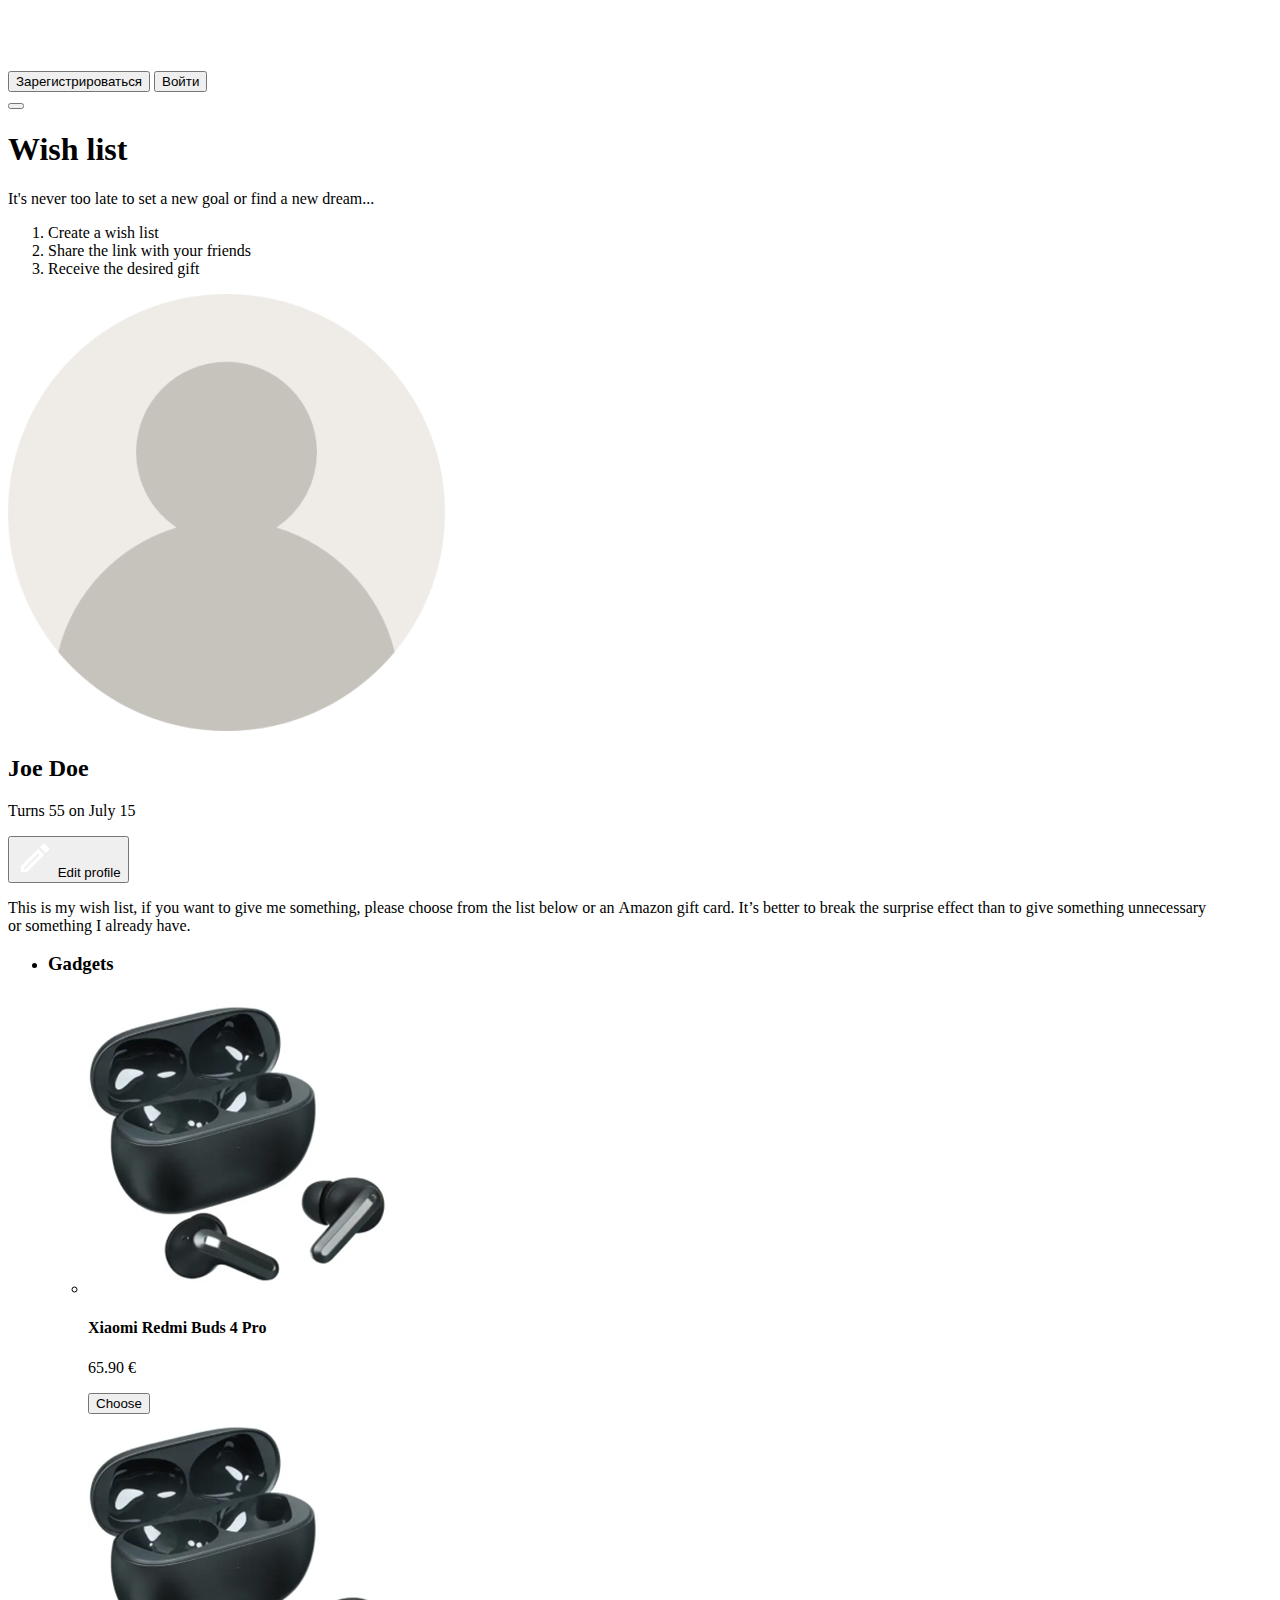
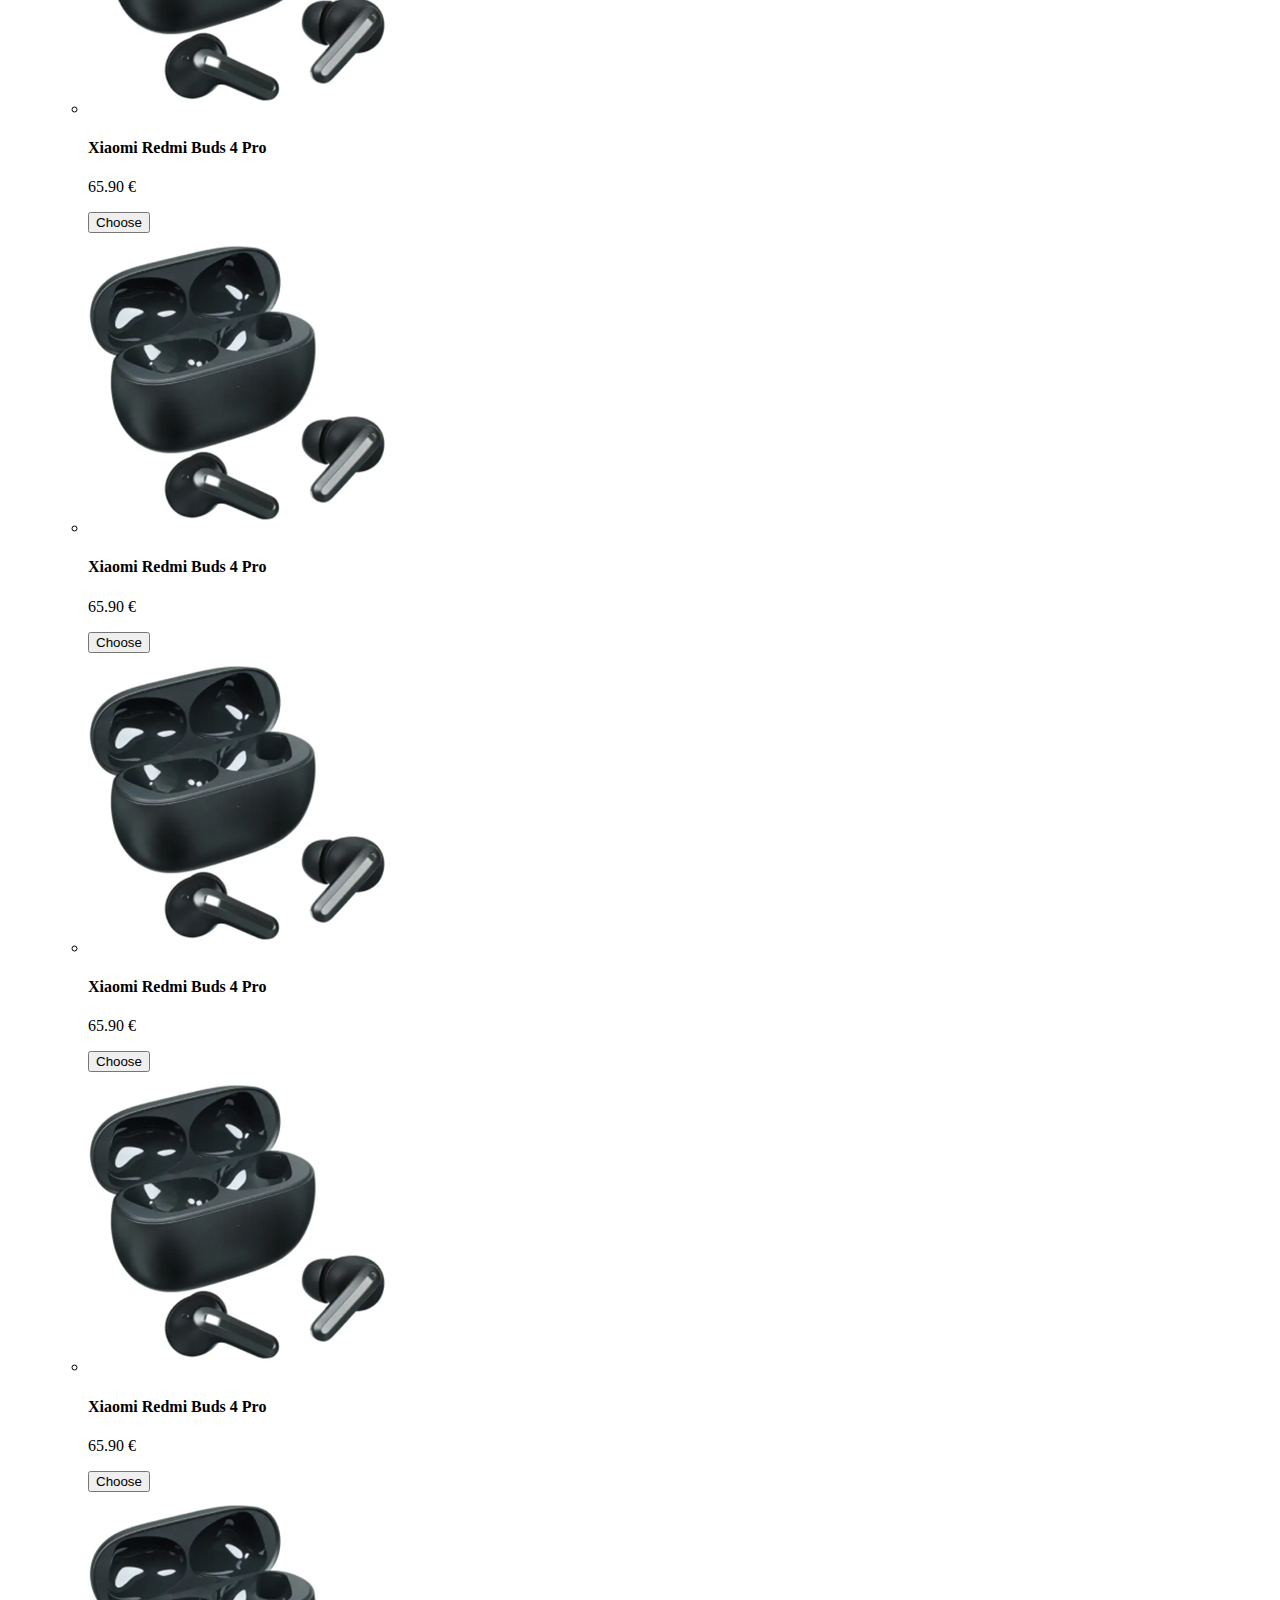
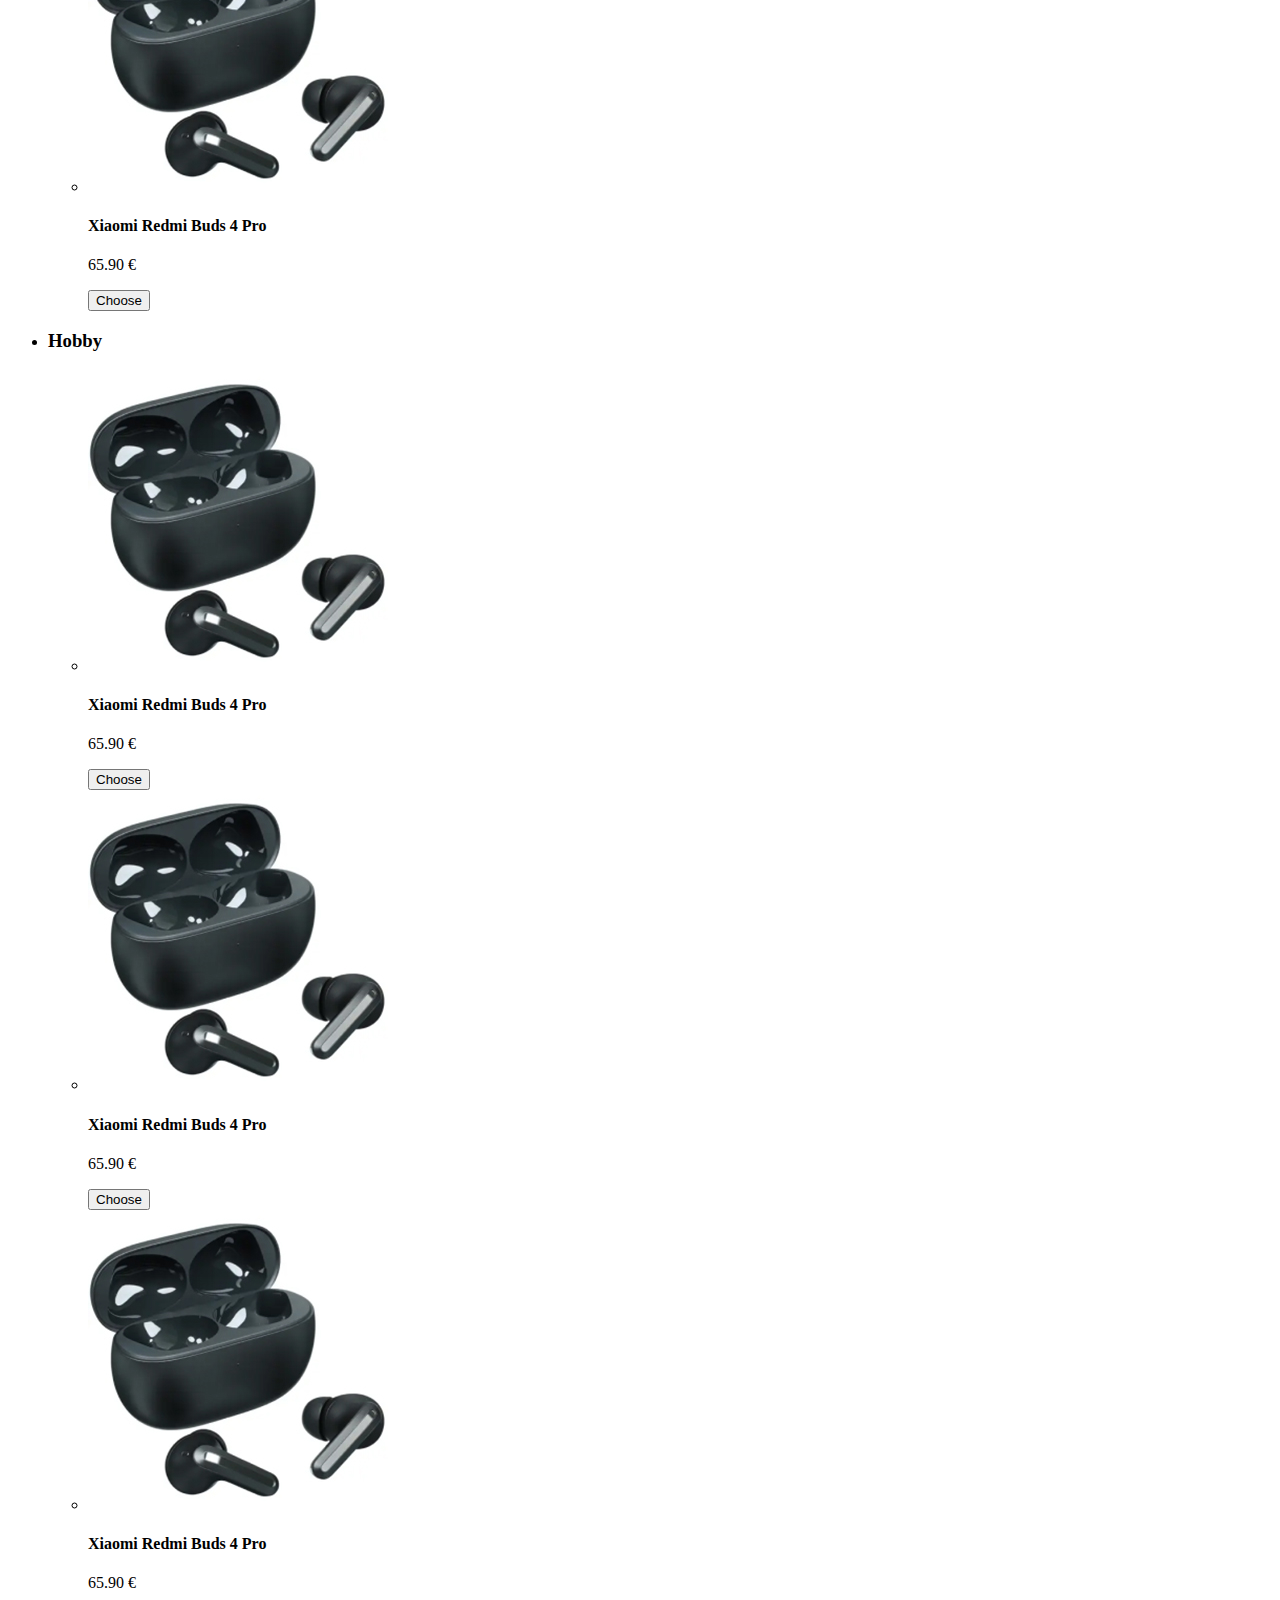
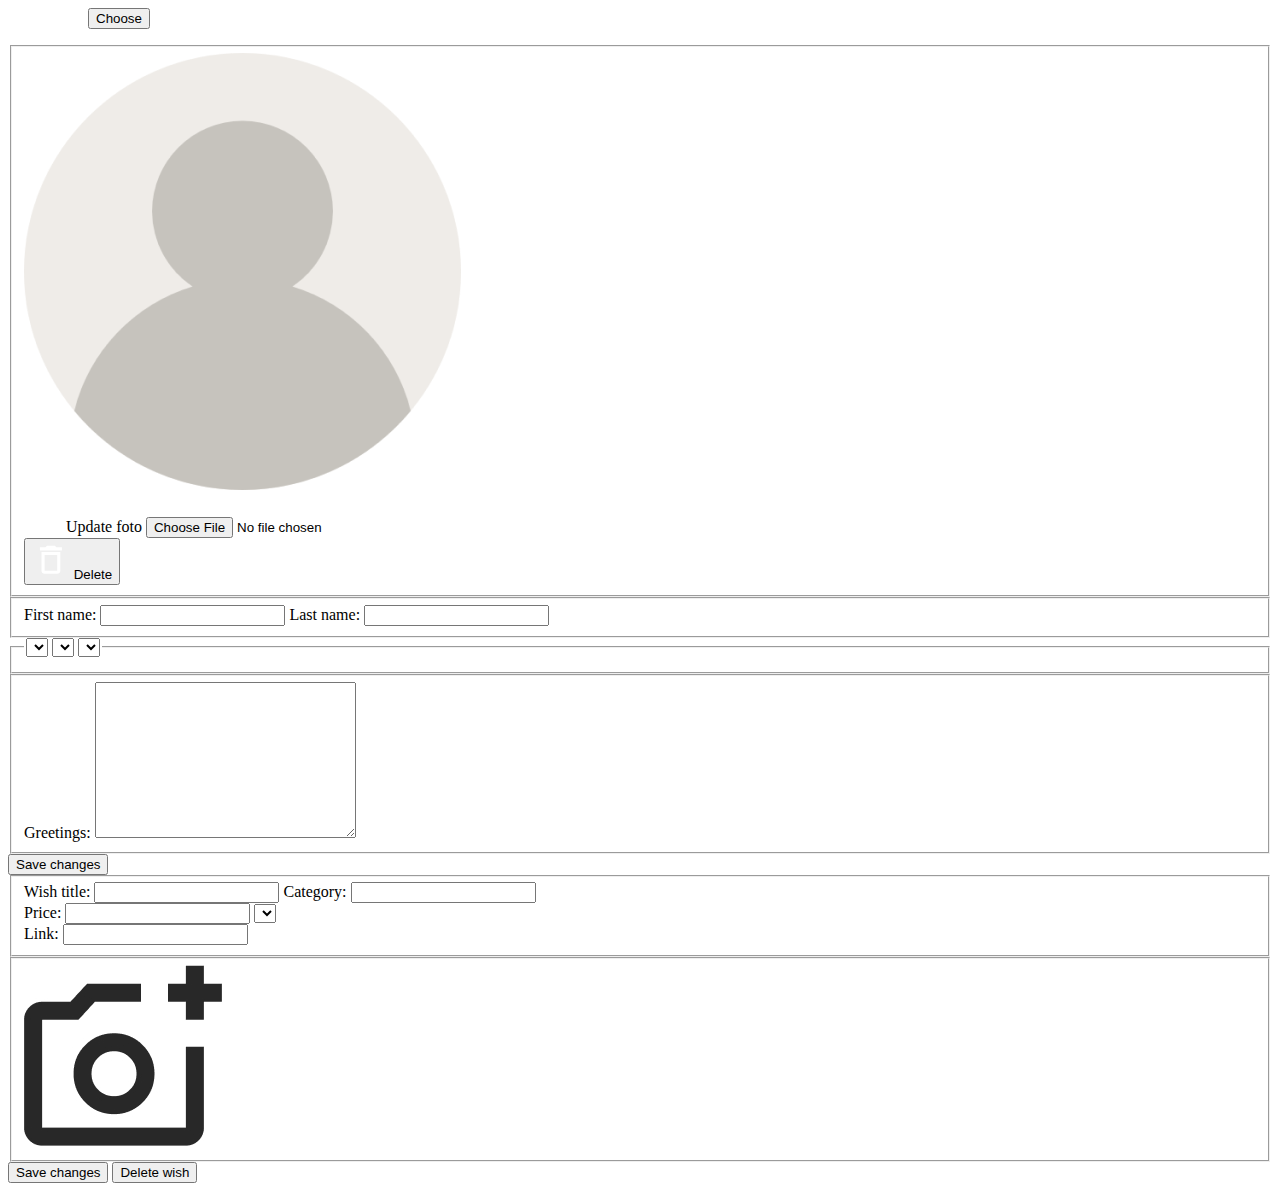
==== index.html @ 9ed8106c "html" ====
<!DOCTYPE html>
<html lang="en">
<head>
  <meta charset="UTF-8">
  <meta name="viewport" content="width=device-width, initial-scale=1.0">
  <title>My Wish list</title>
</head>
<body>
  <header class="header">
    <img class="header__logo" src="img/logo.svg" alt="Wishlist's logo - blue letter W">
    
    <nav class="header__nav nav">
      <button class="nav__btn btn">Зарегистрироваться</button>
      <button class="nav__btn btn">Войти</button>
    </nav>

    <button class="header__burger burger">
      <span class="burger__line"></span>
    </button>
  </header>

  <main class="app">
    <section class="hero">
      <div class="container">
        <h1 class="hero__title">Wish list</h1>

        <p class="hero__slogan">It's never too late to set a new goal or find a new dream... </p>
  
        <ol class="hero__steps steps">
          <li class="steps__item">Create a&nbsp;wish list</li>
          <li class="steps__item">Share the&nbsp;link with&nbsp;your friends</li>
          <li class="steps__item">Receive the&nbsp;desired gift</li>
        </ol>
      </div>
    </section>

    <section class="wishlist">
      <div class="container">
        <div class="wishlist__profile profile">
          <img class="profile__avatar" src="img/avatar.png" alt="user's avatar">

          <div class="profile__content">
            <h2 class="profile__name">Joe Doe</h2>

            <p class="profile__birthday">Turns 55 on July 15</p>

            <button class="profile__edit">
              <svg xmlns="http://www.w3.org/2000/svg" width="38" height="38" viewBox="0 0 38 38" fill="none">
                <path d="M4.75 33.25H10.6875L28.1992 15.7384L22.2617 9.80086L4.75 27.3125V33.25ZM7.91667 28.6267L22.2617 14.2817L23.7183 15.7384L9.37333 30.0834H7.91667V28.6267ZM29.0858 5.20919C28.9394 5.06241 28.7654 4.94596 28.5738 4.86651C28.3823 4.78705 28.177 4.74615 27.9696 4.74615C27.7622 4.74615 27.5569 4.78705 27.3653 4.86651C27.1738 4.94596 26.9998 5.06241 26.8533 5.20919L23.9558 8.10669L29.8933 14.0442L32.7908 11.1467C32.9376 11.0002 33.0541 10.8262 33.1335 10.6347C33.213 10.4431 33.2539 10.2378 33.2539 10.0304C33.2539 9.82307 33.213 9.61774 33.1335 9.4262C33.0541 9.23466 32.9376 9.06067 32.7908 8.91419L29.0858 5.20919Z" fill="white"/>
              </svg>
              <span>Edit profile</span>
            </button>
          </div>
        </div>

        <p class="wishlist__description">
          This is&nbsp;my&nbsp;wish list, if&nbsp;you want to&nbsp;give me&nbsp;something, please choose from the list below or&nbsp;an&nbsp;Amazon gift card. It&rsquo;s better to&nbsp;break the surprise effect than to&nbsp;give something unnecessary or&nbsp;something&nbsp;I already have.
        </p>
      </div>

      <ul class="wishlist__categories categories">
        <li class="categories__item">
          <h3 class="categories__title">Gadgets</h3>

          <ul class="wishlist__item">
            <li class="item">
              <img class="item__img" src="img/buds.jpg" alt="Xiaomi Redmi Buds 4 Pro">
              <h4 class="item__title">Xiaomi Redmi Buds 4 Pro</h4>
              <p class="item__price">65.90 €</p>
              <button class="item__btn btn btn--color">Choose</button>
            </li>

            <li class="item">
              <img class="item__img" src="img/buds.jpg" alt="Xiaomi Redmi Buds 4 Pro">
              <h4 class="item__title">Xiaomi Redmi Buds 4 Pro</h4>
              <p class="item__price">65.90 €</p>
              <button class="item__btn btn btn--color">Choose</button>
            </li>

            <li class="item">
              <img class="item__img" src="img/buds.jpg" alt="Xiaomi Redmi Buds 4 Pro">
              <h4 class="item__title">Xiaomi Redmi Buds 4 Pro</h4>
              <p class="item__price">65.90 €</p>
              <button class="item__btn btn btn--color">Choose</button>
            </li>

            <li class="item">
              <img class="item__img" src="img/buds.jpg" alt="Xiaomi Redmi Buds 4 Pro">
              <h4 class="item__title">Xiaomi Redmi Buds 4 Pro</h4>
              <p class="item__price">65.90 €</p>
              <button class="item__btn btn btn--color">Choose</button>
            </li>

            <li class="item">
              <img class="item__img" src="img/buds.jpg" alt="Xiaomi Redmi Buds 4 Pro">
              <h4 class="item__title">Xiaomi Redmi Buds 4 Pro</h4>
              <p class="item__price">65.90 €</p>
              <button class="item__btn btn btn--color">Choose</button>
            </li>

            <li class="item">
              <img class="item__img" src="img/buds.jpg" alt="Xiaomi Redmi Buds 4 Pro">
              <h4 class="item__title">Xiaomi Redmi Buds 4 Pro</h4>
              <p class="item__price">65.90 €</p>
              <button class="item__btn btn btn--color">Choose</button>
            </li>
          </ul>
        </li>
        <li class="categories__item">
          <h3 class="categories__title">Hobby</h3>

          <ul class="wishlist__item">
            <li class="item">
              <img class="item__img" src="img/buds.jpg" alt="Xiaomi Redmi Buds 4 Pro">
              <h4 class="item__title">Xiaomi Redmi Buds 4 Pro</h4>
              <p class="item__price">65.90 €</p>
              <button class="item__btn btn btn--color">Choose</button>
            </li>

            <li class="item">
              <img class="item__img" src="img/buds.jpg" alt="Xiaomi Redmi Buds 4 Pro">
              <h4 class="item__title">Xiaomi Redmi Buds 4 Pro</h4>
              <p class="item__price">65.90 €</p>
              <button class="item__btn btn btn--color">Choose</button>
            </li>

            <li class="item">
              <img class="item__img" src="img/buds.jpg" alt="Xiaomi Redmi Buds 4 Pro">
              <h4 class="item__title">Xiaomi Redmi Buds 4 Pro</h4>
              <p class="item__price">65.90 €</p>
              <button class="item__btn btn btn--color">Choose</button>
            </li>
          </ul>
        </li>
      </ul>
    </section>

    <section class="edit edit-profile">
      <div class="container">
        <form class="edit__form">
          <fieldset class="edit__avatar">
            <img class="edit__avatar-img" src="img/avatar.png" alt="user's avatar">

            <div class="edit__avatar-control">
              <div class="edit__avatar-update">
                <label class="edit__label-avatar" for="avatar-update">
                  <svg xmlns="http://www.w3.org/2000/svg" width="38" height="38" viewBox="0 0 38 38" fill="none">
                    <path d="M4.75 33.25H10.6875L28.1992 15.7384L22.2617 9.80086L4.75 27.3125V33.25ZM7.91667 28.6267L22.2617 14.2817L23.7183 15.7384L9.37333 30.0834H7.91667V28.6267ZM29.0858 5.20919C28.9394 5.06241 28.7654 4.94596 28.5738 4.86651C28.3823 4.78705 28.177 4.74615 27.9696 4.74615C27.7622 4.74615 27.5569 4.78705 27.3653 4.86651C27.1738 4.94596 26.9998 5.06241 26.8533 5.20919L23.9558 8.10669L29.8933 14.0442L32.7908 11.1467C32.9376 11.0002 33.0541 10.8262 33.1335 10.6347C33.213 10.4431 33.2539 10.2378 33.2539 10.0304C33.2539 9.82307 33.213 9.61774 33.1335 9.4262C33.0541 9.23466 32.9376 9.06067 32.7908 8.91419L29.0858 5.20919Z" fill="white"/>
                  </svg>
                  <span>Update foto</span> 
                </label>
                <input class="edit__input-file edit__input-file--avatar" type="file" accept="image/jpeg, image/png" id="avatar-update">
              </div>

              <button class="edit__avatar-delete">
                <svg xmlns="http://www.w3.org/2000/svg" width="38" height="38" viewBox="0 0 38 38" fill="none">
                  <path d="M9.48842 29.6389C9.48842 31.35 10.9027 32.75 12.6313 32.75H25.2027C26.9313 32.75 28.3456 31.35 28.3456 29.6389V10.9722H9.48842V29.6389ZM12.6313 14.0833H25.2027V29.6389H12.6313V14.0833ZM24.417 6.30556L22.8456 4.75H14.9884L13.417 6.30556H7.91699V9.41667H29.917V6.30556H24.417Z" fill="white"/>
                </svg>
                <span>Delete</span>
              </button>
            </div>
          </fieldset>

          <fieldset class="edit__name">
            <label class="edit__label edit__label-name">
              <span class="edit__label-text">First name:</span>
              <input class="input" type="text" name="firstName">
            </label> 

            <label class="edit__label edit__label-name">
              <span class="edit__label-text">Last name:</span>
              <input class="input" type="text" name="lastName">
            </label>
          </fieldset>

          <fieldset class="edit__birthday">
            <legend class="edit__label">
              <label class="edit__label edit__label-birthday">
              <select class="edit__select" name="day"></select>
              </label>

              <label class="edit__label edit__label-birthday">
                <select class="edit__select" name="month"></select>
              </label>

              <label class="edit__label edit__label-birthday">
                <select class="edit__select" name="year"></select>
              </label>
            </legend> 
          </fieldset>

          <fieldset class="edit__description">
            <label class="edit__label edit__label-description" for="edit-description">Greetings:</label> 
            <textarea class="edit__description-textarea" cols="30" rows="10" name="description" id="edit-description"></textarea>
          </fieldset>

          <button class="edit__submit-btn btn">Save changes</button>
        </form>
      </div>
    </section>
    
    <section class="edit edit-wish">
      <div class="container">
        <form class="edit__form">
          <fieldset class="edit__wish">
            <label class="edit__label">
              <span class="edit__label-text">Wish title:</span>
              <input class="input" type="text" name="wishTitle">
            </label> 
    
            <label class="edit__label">
              <span class="edit__label-text">Category:</span>
              <input class="input" type="text" name="category">
            </label>

            <div class="edit__wish-price">
              <label class="edit__label">
                <span class="edit__label-text">Price:</span>
                <input class="input" type="text" name="price">
              </label> 
  
              <label class="edit__label edit__label-select">
                <select class="edit__select edit__select--currency" name="currency"></select>
              </label>
            </div>

            <label class="edit__label">
              <span class="edit__label-text">Link:</span>
              <input class="input" type="text" name="link">
            </label>
          </fieldset>
        </form>
      </div>

      <fieldset class="edit__wish-foto">
        <label class="edit__label-foto">
          <img class="edit__wish-img" src="img/no-foto.jpg" alt="foto of wish">
        </label>
      </fieldset>

      <button class="edit__submit-btn btn">Save changes</button>
      <button class="edit__delete-btn btn">Delete wish</button>
    </section>
  </main>
</body>
</html>
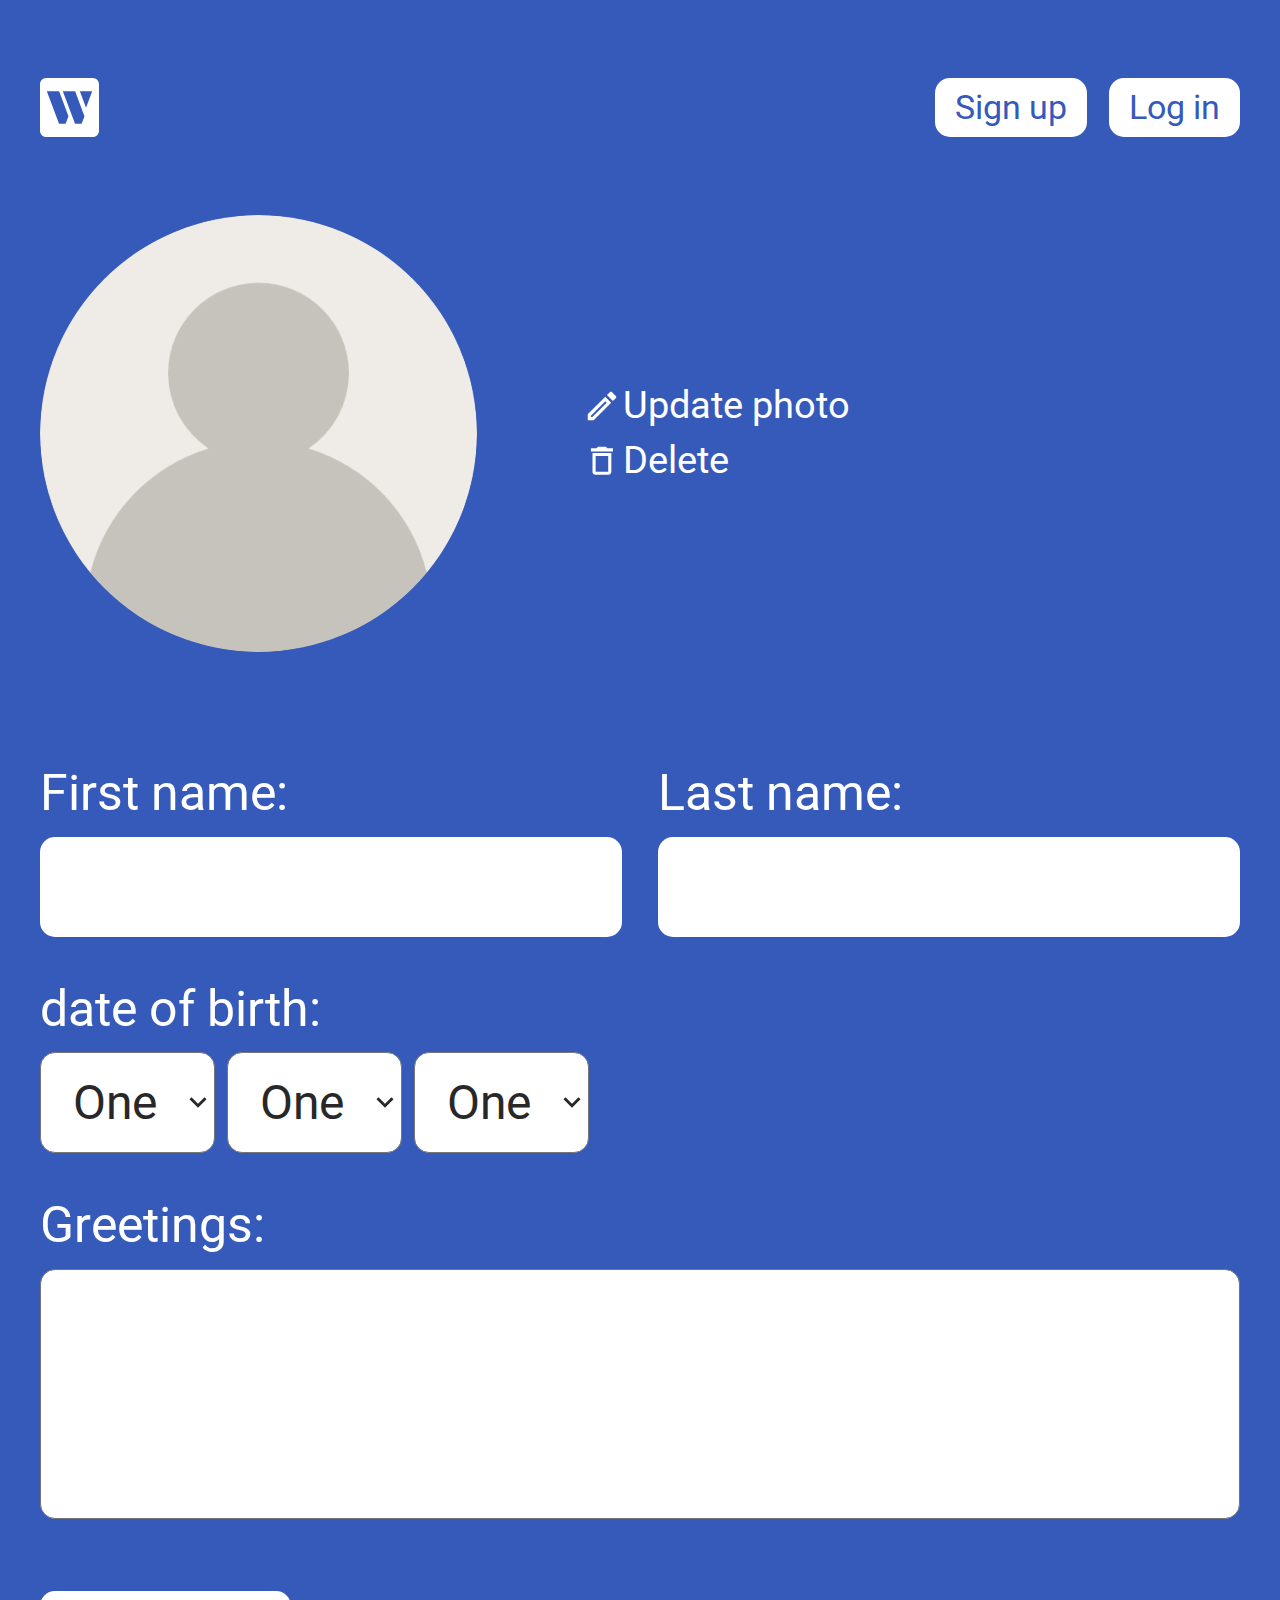
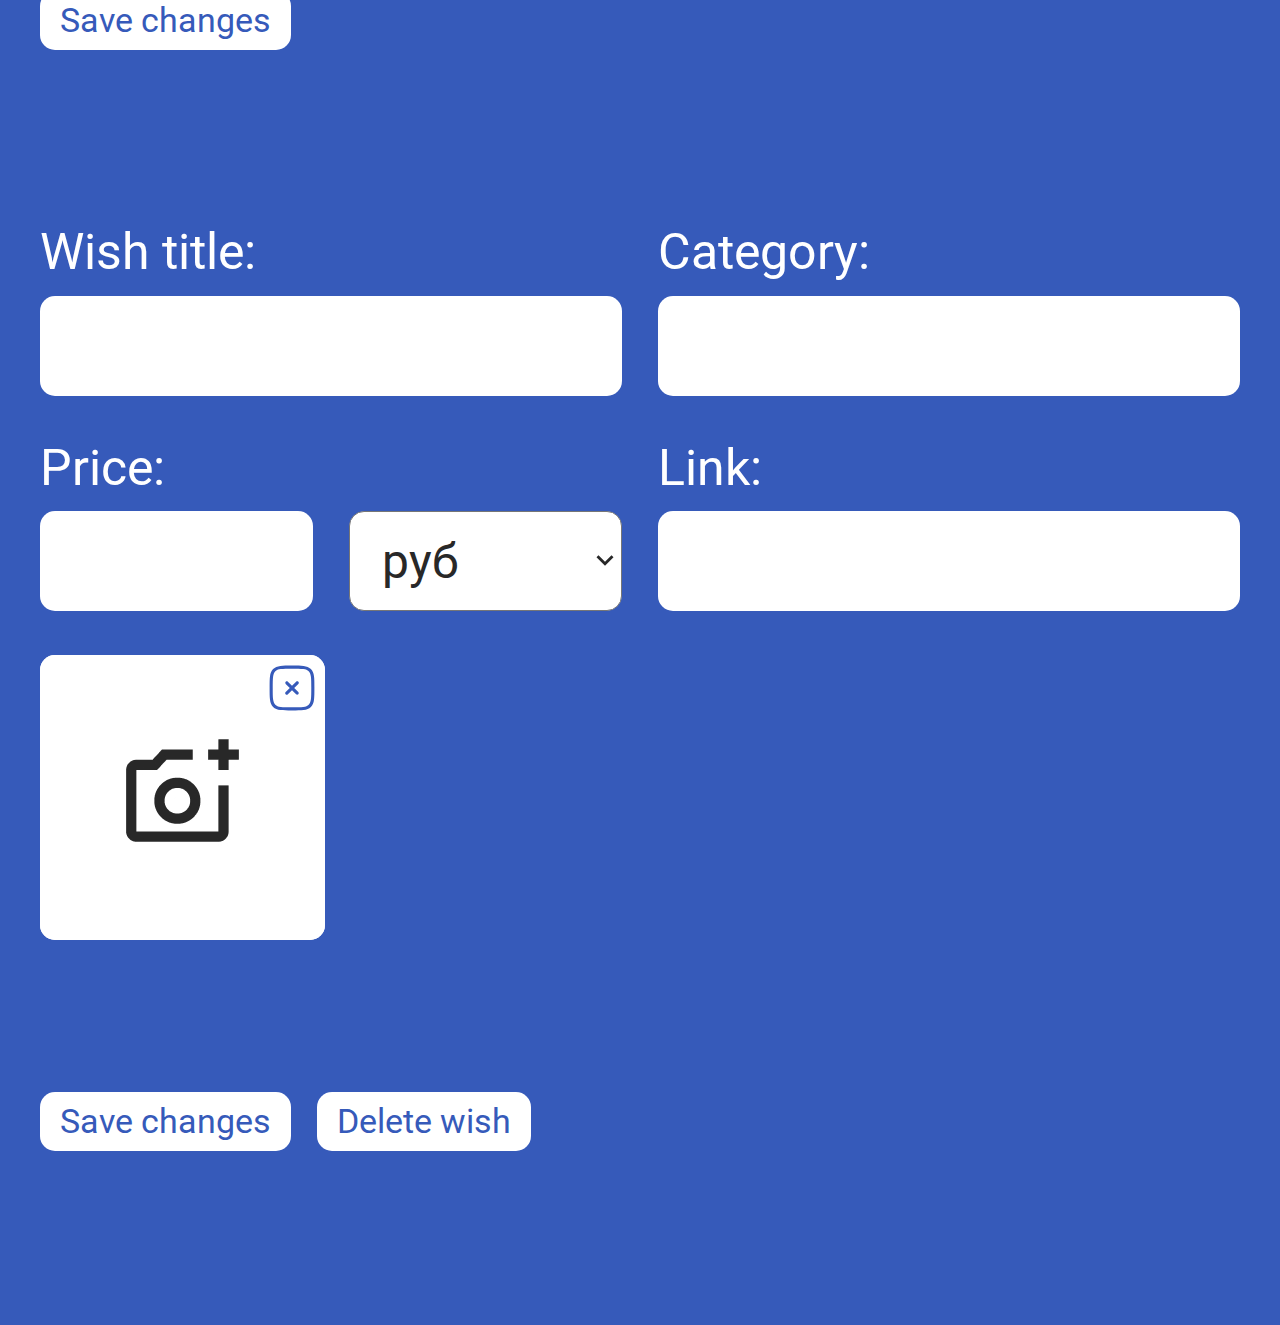
==== commit 338cabfd: "css" ====
--- a/index.html
+++ b/index.html
@@ -4,32 +4,36 @@
   <meta charset="UTF-8">
   <meta name="viewport" content="width=device-width, initial-scale=1.0">
   <title>My Wish list</title>
+
+  <link rel="stylesheet" href="style/index.css">
 </head>
-<body>
+<body class="body">
   <header class="header">
-    <img class="header__logo" src="img/logo.svg" alt="Wishlist's logo - blue letter W">
+    <div class="container header__container">
+      <img class="header__logo" src="img/logo.svg" alt="Wishlist's logo - blue letter W">
     
-    <nav class="header__nav nav">
-      <button class="nav__btn btn">Зарегистрироваться</button>
-      <button class="nav__btn btn">Войти</button>
-    </nav>
-
-    <button class="header__burger burger">
-      <span class="burger__line"></span>
-    </button>
+      <nav class="header__nav nav">
+        <button class="nav__btn btn">Sign up</button>
+        <button class="nav__btn btn">Log in</button>
+      </nav>
+  
+      <button class="header__burger burger">
+        <span class="burger__line"></span>
+      </button>
+    </div>
   </header>
 
   <main class="app">
     <section class="hero">
-      <div class="container">
-        <h1 class="hero__title">Wish list</h1>
-
-        <p class="hero__slogan">It's never too late to set a new goal or find a new dream... </p>
+      <div class="container hero__container">
+        <h1 class="hero__title">Wishlist</h1>
+
+        <p class="hero__slogan">It&rsquo;s never too late to&nbsp;set a&nbsp;new goal or&nbsp;find&nbsp;a&nbsp;new&nbsp;dream...</p>
   
         <ol class="hero__steps steps">
-          <li class="steps__item">Create a&nbsp;wish list</li>
-          <li class="steps__item">Share the&nbsp;link with&nbsp;your friends</li>
-          <li class="steps__item">Receive the&nbsp;desired gift</li>
+          <li class="steps__item">Create a&nbsp;wish&nbsp;list</li>
+          <li class="steps__item">Share the&nbsp;link with&nbsp;your&nbsp;friends</li>
+          <li class="steps__item">Receive the&nbsp;desired&nbsp;gift</li>
         </ol>
       </div>
     </section>
@@ -48,7 +52,7 @@
               <svg xmlns="http://www.w3.org/2000/svg" width="38" height="38" viewBox="0 0 38 38" fill="none">
                 <path d="M4.75 33.25H10.6875L28.1992 15.7384L22.2617 9.80086L4.75 27.3125V33.25ZM7.91667 28.6267L22.2617 14.2817L23.7183 15.7384L9.37333 30.0834H7.91667V28.6267ZM29.0858 5.20919C28.9394 5.06241 28.7654 4.94596 28.5738 4.86651C28.3823 4.78705 28.177 4.74615 27.9696 4.74615C27.7622 4.74615 27.5569 4.78705 27.3653 4.86651C27.1738 4.94596 26.9998 5.06241 26.8533 5.20919L23.9558 8.10669L29.8933 14.0442L32.7908 11.1467C32.9376 11.0002 33.0541 10.8262 33.1335 10.6347C33.213 10.4431 33.2539 10.2378 33.2539 10.0304C33.2539 9.82307 33.213 9.61774 33.1335 9.4262C33.0541 9.23466 32.9376 9.06067 32.7908 8.91419L29.0858 5.20919Z" fill="white"/>
               </svg>
-              <span>Edit profile</span>
+              <span>edit profile</span>
             </button>
           </div>
         </div>
@@ -62,95 +66,80 @@
         <li class="categories__item">
           <h3 class="categories__title">Gadgets</h3>
 
-          <ul class="wishlist__item">
-            <li class="item">
-              <img class="item__img" src="img/buds.jpg" alt="Xiaomi Redmi Buds 4 Pro">
-              <h4 class="item__title">Xiaomi Redmi Buds 4 Pro</h4>
-              <p class="item__price">65.90 €</p>
-              <button class="item__btn btn btn--color">Choose</button>
-            </li>
-
-            <li class="item">
-              <img class="item__img" src="img/buds.jpg" alt="Xiaomi Redmi Buds 4 Pro">
-              <h4 class="item__title">Xiaomi Redmi Buds 4 Pro</h4>
-              <p class="item__price">65.90 €</p>
-              <button class="item__btn btn btn--color">Choose</button>
-            </li>
-
-            <li class="item">
-              <img class="item__img" src="img/buds.jpg" alt="Xiaomi Redmi Buds 4 Pro">
-              <h4 class="item__title">Xiaomi Redmi Buds 4 Pro</h4>
-              <p class="item__price">65.90 €</p>
-              <button class="item__btn btn btn--color">Choose</button>
-            </li>
-
-            <li class="item">
-              <img class="item__img" src="img/buds.jpg" alt="Xiaomi Redmi Buds 4 Pro">
-              <h4 class="item__title">Xiaomi Redmi Buds 4 Pro</h4>
-              <p class="item__price">65.90 €</p>
-              <button class="item__btn btn btn--color">Choose</button>
-            </li>
-
-            <li class="item">
-              <img class="item__img" src="img/buds.jpg" alt="Xiaomi Redmi Buds 4 Pro">
-              <h4 class="item__title">Xiaomi Redmi Buds 4 Pro</h4>
-              <p class="item__price">65.90 €</p>
-              <button class="item__btn btn btn--color">Choose</button>
-            </li>
-
-            <li class="item">
-              <img class="item__img" src="img/buds.jpg" alt="Xiaomi Redmi Buds 4 Pro">
-              <h4 class="item__title">Xiaomi Redmi Buds 4 Pro</h4>
-              <p class="item__price">65.90 €</p>
-              <button class="item__btn btn btn--color">Choose</button>
+          <ul class="wishlist__items">
+            <li class="item">
+              <img class="item__img" src="img/buds.jpg" alt="Xiaomi Redmi Buds 4 Pro">
+              <h4 class="item__title">Xiaomi Redmi Buds 4 Pro</h4>
+              <p class="item__price">65.90 €</p>
+              <button class="item__btn btn btn--castling">Choose</button>
+            </li>
+
+            <li class="item">
+              <img class="item__img" src="img/buds.jpg" alt="Xiaomi Redmi Buds 4 Pro">
+              <h4 class="item__title">Xiaomi Redmi Buds 4 Pro</h4>
+              <p class="item__price">65.90 €</p>
+              <button class="item__btn btn btn--castling">Choose</button>
+            </li>
+
+            <li class="item">
+              <img class="item__img" src="img/buds.jpg" alt="Xiaomi Redmi Buds 4 Pro">
+              <h4 class="item__title">Xiaomi Redmi Buds 4 Pro</h4>
+              <p class="item__price">65.90 €</p>
+              <button class="item__btn btn btn--castling">Choose</button>
+            </li>
+
+            <li class="item">
+              <img class="item__img" src="img/buds.jpg" alt="Xiaomi Redmi Buds 4 Pro">
+              <h4 class="item__title">Xiaomi Redmi Buds 4 Pro</h4>
+              <p class="item__price">65.90 €</p>
+              <button class="item__btn btn btn--castling">Choose</button>
             </li>
           </ul>
         </li>
+
         <li class="categories__item">
           <h3 class="categories__title">Hobby</h3>
 
-          <ul class="wishlist__item">
-            <li class="item">
-              <img class="item__img" src="img/buds.jpg" alt="Xiaomi Redmi Buds 4 Pro">
-              <h4 class="item__title">Xiaomi Redmi Buds 4 Pro</h4>
-              <p class="item__price">65.90 €</p>
-              <button class="item__btn btn btn--color">Choose</button>
-            </li>
-
-            <li class="item">
-              <img class="item__img" src="img/buds.jpg" alt="Xiaomi Redmi Buds 4 Pro">
-              <h4 class="item__title">Xiaomi Redmi Buds 4 Pro</h4>
-              <p class="item__price">65.90 €</p>
-              <button class="item__btn btn btn--color">Choose</button>
-            </li>
-
-            <li class="item">
-              <img class="item__img" src="img/buds.jpg" alt="Xiaomi Redmi Buds 4 Pro">
-              <h4 class="item__title">Xiaomi Redmi Buds 4 Pro</h4>
-              <p class="item__price">65.90 €</p>
-              <button class="item__btn btn btn--color">Choose</button>
+          <ul class="wishlist__items">
+            <li class="item">
+              <img class="item__img" src="img/buds.jpg" alt="Xiaomi Redmi Buds 4 Pro">
+              <h4 class="item__title">Xiaomi Redmi Buds 4 Pro</h4>
+              <p class="item__price">65.90 €</p>
+              <button class="item__btn btn btn--castling">Choose</button>
+            </li>
+
+            <li class="item">
+              <img class="item__img" src="img/buds.jpg" alt="Xiaomi Redmi Buds 4 Pro">
+              <h4 class="item__title">Xiaomi Redmi Buds 4 Pro</h4>
+              <p class="item__price">65.90 €</p>
+              <button class="item__btn btn btn--castling">Choose</button>
+            </li>
+
+            <li class="item">
+              <img class="item__img" src="img/buds.jpg" alt="Xiaomi Redmi Buds 4 Pro">
+              <h4 class="item__title">Xiaomi Redmi Buds 4 Pro</h4>
+              <p class="item__price">65.90 €</p>
+              <button class="item__btn btn btn--castling">Choose</button>
             </li>
           </ul>
         </li>
       </ul>
     </section>
 
-    <section class="edit edit-profile">
+    <section class="edit edit--profile">
       <div class="container">
         <form class="edit__form">
           <fieldset class="edit__avatar">
             <img class="edit__avatar-img" src="img/avatar.png" alt="user's avatar">
 
             <div class="edit__avatar-control">
-              <div class="edit__avatar-update">
-                <label class="edit__label-avatar" for="avatar-update">
-                  <svg xmlns="http://www.w3.org/2000/svg" width="38" height="38" viewBox="0 0 38 38" fill="none">
-                    <path d="M4.75 33.25H10.6875L28.1992 15.7384L22.2617 9.80086L4.75 27.3125V33.25ZM7.91667 28.6267L22.2617 14.2817L23.7183 15.7384L9.37333 30.0834H7.91667V28.6267ZM29.0858 5.20919C28.9394 5.06241 28.7654 4.94596 28.5738 4.86651C28.3823 4.78705 28.177 4.74615 27.9696 4.74615C27.7622 4.74615 27.5569 4.78705 27.3653 4.86651C27.1738 4.94596 26.9998 5.06241 26.8533 5.20919L23.9558 8.10669L29.8933 14.0442L32.7908 11.1467C32.9376 11.0002 33.0541 10.8262 33.1335 10.6347C33.213 10.4431 33.2539 10.2378 33.2539 10.0304C33.2539 9.82307 33.213 9.61774 33.1335 9.4262C33.0541 9.23466 32.9376 9.06067 32.7908 8.91419L29.0858 5.20919Z" fill="white"/>
-                  </svg>
-                  <span>Update foto</span> 
-                </label>
-                <input class="edit__input-file edit__input-file--avatar" type="file" accept="image/jpeg, image/png" id="avatar-update">
-              </div>
+              <label class="edit__label-avatar" for="avatar-load">
+                <svg xmlns="http://www.w3.org/2000/svg" width="38" height="38" viewBox="0 0 38 38" fill="none">
+                  <path d="M4.75 33.25H10.6875L28.1992 15.7384L22.2617 9.80086L4.75 27.3125V33.25ZM7.91667 28.6267L22.2617 14.2817L23.7183 15.7384L9.37333 30.0834H7.91667V28.6267ZM29.0858 5.20919C28.9394 5.06241 28.7654 4.94596 28.5738 4.86651C28.3823 4.78705 28.177 4.74615 27.9696 4.74615C27.7622 4.74615 27.5569 4.78705 27.3653 4.86651C27.1738 4.94596 26.9998 5.06241 26.8533 5.20919L23.9558 8.10669L29.8933 14.0442L32.7908 11.1467C32.9376 11.0002 33.0541 10.8262 33.1335 10.6347C33.213 10.4431 33.2539 10.2378 33.2539 10.0304C33.2539 9.82307 33.213 9.61774 33.1335 9.4262C33.0541 9.23466 32.9376 9.06067 32.7908 8.91419L29.0858 5.20919Z" fill="white"/>
+                </svg>
+                <span>Update photo</span> 
+              </label>
+              <input class="edit__input-file edit__input-file--avatar" type="file" accept="image/jpeg, image/png" id="avatar-load">
 
               <button class="edit__avatar-delete">
                 <svg xmlns="http://www.w3.org/2000/svg" width="38" height="38" viewBox="0 0 38 38" fill="none">
@@ -164,34 +153,43 @@
           <fieldset class="edit__name">
             <label class="edit__label edit__label-name">
               <span class="edit__label-text">First name:</span>
-              <input class="input" type="text" name="firstName">
+              <input class="edit__input" type="text" name="firstName">
             </label> 
 
             <label class="edit__label edit__label-name">
               <span class="edit__label-text">Last name:</span>
-              <input class="input" type="text" name="lastName">
+              <input class="edit__input" type="text" name="lastName">
             </label>
           </fieldset>
 
           <fieldset class="edit__birthday">
-            <legend class="edit__label">
-              <label class="edit__label edit__label-birthday">
-              <select class="edit__select" name="day"></select>
-              </label>
-
-              <label class="edit__label edit__label-birthday">
-                <select class="edit__select" name="month"></select>
-              </label>
-
-              <label class="edit__label edit__label-birthday">
-                <select class="edit__select" name="year"></select>
-              </label>
-            </legend> 
+            <legend class="edit__label-text">date of birth:</legend>
+
+            <label class="edit__label edit__label--select">
+              <select class="edit__select" name="day">
+                <option value="1">One</option>
+                <option value="2">Two</option>
+              </select>
+            </label>
+
+            <label class="edit__label edit__label--select">
+              <select class="edit__select" name="month">
+                <option value="1">One</option>
+                <option value="2">Two</option>
+              </select>
+            </label>
+
+            <label class="edit__label edit__label--select">
+              <select class="edit__select" name="year">
+                <option value="1">One</option>
+                <option value="2">Two</option>
+              </select>
+            </label>
           </fieldset>
 
           <fieldset class="edit__description">
-            <label class="edit__label edit__label-description" for="edit-description">Greetings:</label> 
-            <textarea class="edit__description-textarea" cols="30" rows="10" name="description" id="edit-description"></textarea>
+            <label class="edit__label-text edit__label-description" for="edit-description">Greetings:</label> 
+            <textarea class="edit__description-textarea" name="description" id="edit-description"></textarea>
           </fieldset>
 
           <button class="edit__submit-btn btn">Save changes</button>
@@ -199,47 +197,57 @@
       </div>
     </section>
     
-    <section class="edit edit-wish">
+    <section class="edit edit--wish">
       <div class="container">
         <form class="edit__form">
           <fieldset class="edit__wish">
             <label class="edit__label">
               <span class="edit__label-text">Wish title:</span>
-              <input class="input" type="text" name="wishTitle">
+              <input class="edit__input" type="text" name="wishTitle">
             </label> 
     
-            <label class="edit__label">
+            <label class="edit__label edit__label-wish">
               <span class="edit__label-text">Category:</span>
-              <input class="input" type="text" name="category">
-            </label>
-
-            <div class="edit__wish-price">
-              <label class="edit__label">
+              <input class="edit__input" type="text" name="category">
+            </label>
+
+            <div class="edit__wish-price edit__label-wish">
+              <label class="edit__label edit__label--price">
                 <span class="edit__label-text">Price:</span>
-                <input class="input" type="text" name="price">
+                <input class="edit__input" type="text" name="price">
               </label> 
   
-              <label class="edit__label edit__label-select">
-                <select class="edit__select edit__select--currency" name="currency"></select>
+              <label class="edit__label edit__label-select edit__label--price edit__label--select">
+                <select class="edit__select edit__select--currency" name="currency">
+                  <option value="rub">руб</option>
+                  <option value="euro">euro</option>
+                </select>
               </label>
             </div>
 
-            <label class="edit__label">
+            <label class="edit__label edit__label-wish">
               <span class="edit__label-text">Link:</span>
-              <input class="input" type="text" name="link">
-            </label>
-          </fieldset>
+              <input class="edit__input" type="text" name="link">
+            </label>
+          </fieldset>
+
+          <fieldset class="edit__wish-photo">
+            <label class="edit__label-photo">
+              <img class="edit__wish-img" src="img/no-photo.jpg" alt="photo of wish">
+              <input class="edit__input-file edit__input-file--wish" type="file" accept="image/jpeg, image/png">
+            </label>
+            <button class="edit__wish-delete">
+              <svg xmlns="http://www.w3.org/2000/svg" width="50" height="50" viewBox="0 0 50 50" fill="none">
+                <path d="M20.8961 18.6875C20.5999 18.4115 20.2081 18.2612 19.8033 18.2684C19.3985 18.2755 19.0123 18.4395 18.726 18.7258C18.4398 19.0121 18.2758 19.3983 18.2686 19.8031C18.2615 20.2079 18.4117 20.5996 18.6877 20.8958L22.7919 25L18.6877 29.1042C18.5342 29.2472 18.4111 29.4197 18.3257 29.6114C18.2403 29.803 18.1944 30.0099 18.1907 30.2197C18.187 30.4295 18.2256 30.6379 18.3042 30.8325C18.3827 31.027 18.4997 31.2038 18.6481 31.3522C18.7964 31.5005 18.9732 31.6175 19.1677 31.6961C19.3623 31.7747 19.5707 31.8133 19.7805 31.8096C19.9903 31.8059 20.1972 31.7599 20.3889 31.6745C20.5805 31.5891 20.753 31.466 20.8961 31.3125L25.0002 27.2083L29.1044 31.3125C29.4006 31.5885 29.7924 31.7388 30.1972 31.7316C30.602 31.7245 30.9882 31.5605 31.2745 31.2742C31.5607 30.9879 31.7247 30.6017 31.7319 30.1969C31.739 29.7921 31.5887 29.4004 31.3127 29.1042L27.2086 25L31.3127 20.8958C31.4663 20.7528 31.5894 20.5803 31.6748 20.3886C31.7602 20.197 31.8061 19.99 31.8098 19.7802C31.8135 19.5705 31.7749 19.3621 31.6963 19.1675C31.6177 18.9729 31.5008 18.7962 31.3524 18.6478C31.204 18.4995 31.0273 18.3825 30.8327 18.3039C30.6382 18.2253 30.4298 18.1867 30.22 18.1904C30.0102 18.1941 29.8033 18.2401 29.6116 18.3255C29.42 18.4109 29.2475 18.534 29.1044 18.6875L25.0002 22.7917L20.8961 18.6875Z" fill="#365ABA"/>
+                <path fill-rule="evenodd" clip-rule="evenodd" d="M25.1191 2.60419H24.8816C20.0712 2.60419 16.3024 2.60419 13.3607 3.00002C10.3524 3.40419 7.97741 4.25002 6.11283 6.11252C4.24824 7.9771 3.40449 10.3521 3.00033 13.3625C2.60449 16.3021 2.60449 20.0709 2.60449 24.8813V25.1188C2.60449 29.9292 2.60449 33.6979 3.00033 36.6396C3.40449 39.6479 4.25033 42.0229 6.11283 43.8875C7.97741 45.7521 10.3524 46.5959 13.3628 47C16.3024 47.3959 20.0712 47.3959 24.8816 47.3959H25.1191C29.9295 47.3959 33.6982 47.3959 36.6399 47C39.6482 46.5959 42.0232 45.75 43.8878 43.8875C45.7524 42.0229 46.5962 39.6479 47.0003 36.6375C47.3962 33.6979 47.3962 29.9292 47.3962 25.1188V24.8813C47.3962 20.0709 47.3962 16.3021 47.0003 13.3604C46.5962 10.3521 45.7503 7.9771 43.8878 6.11252C42.0232 4.24794 39.6482 3.40419 36.6378 3.00002C33.6982 2.60419 29.9295 2.60419 25.1191 2.60419ZM8.32324 8.32294C9.51074 7.13544 11.1149 6.45419 13.7795 6.09585C16.4878 5.73335 20.0462 5.72919 25.0003 5.72919C29.9545 5.72919 33.5128 5.73335 36.2212 6.09585C38.8857 6.45419 40.492 7.13752 41.6795 8.32294C42.8649 9.51044 43.5462 11.1146 43.9045 13.7792C44.267 16.4875 44.2712 20.0459 44.2712 25C44.2712 29.9542 44.267 33.5125 43.9045 36.2209C43.5462 38.8854 42.8628 40.4917 41.6774 41.6792C40.4899 42.8646 38.8857 43.5459 36.2212 43.9042C33.5128 44.2667 29.9545 44.2709 25.0003 44.2709C20.0462 44.2709 16.4878 44.2667 13.7795 43.9042C11.1149 43.5459 9.50866 42.8625 8.32116 41.6771C7.13574 40.4896 6.45449 38.8854 6.09616 36.2209C5.73366 33.5125 5.72949 29.9542 5.72949 25C5.72949 20.0459 5.73366 16.4875 6.09616 13.7792C6.45449 11.1146 7.13783 9.51044 8.32324 8.32294Z" fill="#365ABA"/>
+              </svg>
+            </button>
+          </fieldset>
+
+          <button class="edit__submit-btn btn">Save changes</button>
+          <button class="edit__delete-btn btn">Delete wish</button>
         </form>
       </div>
-
-      <fieldset class="edit__wish-foto">
-        <label class="edit__label-foto">
-          <img class="edit__wish-img" src="img/no-foto.jpg" alt="foto of wish">
-        </label>
-      </fieldset>
-
-      <button class="edit__submit-btn btn">Save changes</button>
-      <button class="edit__delete-btn btn">Delete wish</button>
     </section>
   </main>
 </body>
--- a/style/index.css
+++ b/style/index.css
@@ -0,0 +1,17 @@
+@import 'normalize.css';
+@import 'fonts.css';
+@import 'style.css';
+@import 'body.css';
+@import 'container.css';
+@import 'header.css';
+@import 'nav.css';
+@import 'burger.css';
+@import 'btn.css';
+@import 'app.css';
+@import 'hero.css';
+@import 'steps.css';
+@import 'wishlist.css';
+@import 'profile.css';
+@import 'categories.css';
+@import 'item.css';
+@import 'edit.css';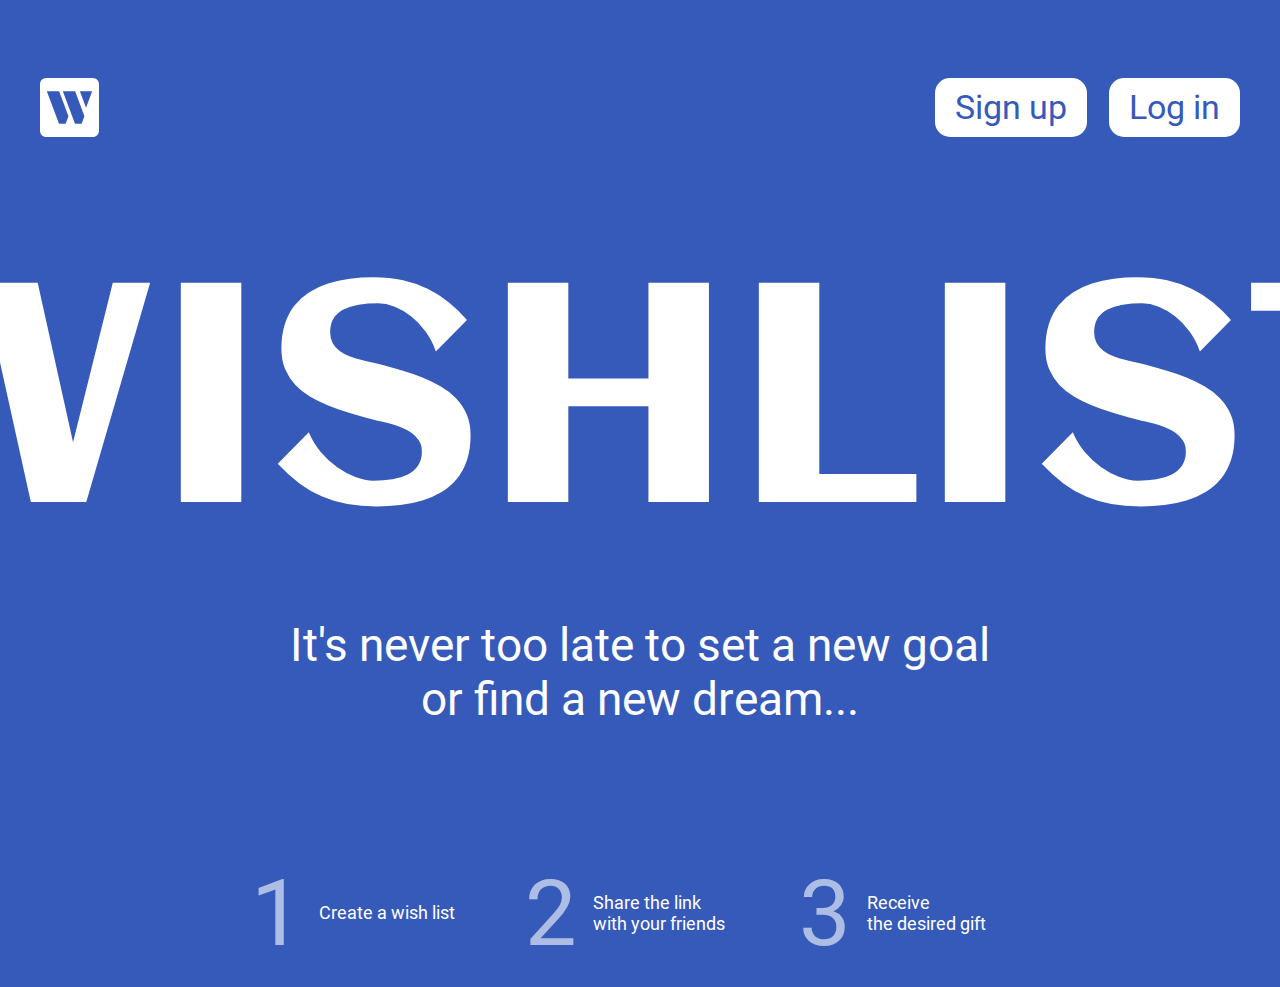
==== commit 5f15f6a7: "js render hero" ====
--- a/index.html
+++ b/index.html
@@ -6,249 +6,22 @@
   <title>My Wish list</title>
 
   <link rel="stylesheet" href="style/index.css">
+
+  <script src="scripts/index.js" type="module"></script>
 </head>
 <body class="body">
   <header class="header">
     <div class="container header__container">
-      <img class="header__logo" src="img/logo.svg" alt="Wishlist's logo - blue letter W">
+      <a href="/">
+        <img class="header__logo" src="img/logo.svg" alt="Wishlist's logo - blue letter W">
+      </a>
     
       <nav class="header__nav nav">
-        <button class="nav__btn btn">Sign up</button>
-        <button class="nav__btn btn">Log in</button>
       </nav>
-  
-      <button class="header__burger burger">
-        <span class="burger__line"></span>
-      </button>
+
     </div>
   </header>
 
-  <main class="app">
-    <section class="hero">
-      <div class="container hero__container">
-        <h1 class="hero__title">Wishlist</h1>
-
-        <p class="hero__slogan">It&rsquo;s never too late to&nbsp;set a&nbsp;new goal or&nbsp;find&nbsp;a&nbsp;new&nbsp;dream...</p>
-  
-        <ol class="hero__steps steps">
-          <li class="steps__item">Create a&nbsp;wish&nbsp;list</li>
-          <li class="steps__item">Share the&nbsp;link with&nbsp;your&nbsp;friends</li>
-          <li class="steps__item">Receive the&nbsp;desired&nbsp;gift</li>
-        </ol>
-      </div>
-    </section>
-
-    <section class="wishlist">
-      <div class="container">
-        <div class="wishlist__profile profile">
-          <img class="profile__avatar" src="img/avatar.png" alt="user's avatar">
-
-          <div class="profile__content">
-            <h2 class="profile__name">Joe Doe</h2>
-
-            <p class="profile__birthday">Turns 55 on July 15</p>
-
-            <button class="profile__edit">
-              <svg xmlns="http://www.w3.org/2000/svg" width="38" height="38" viewBox="0 0 38 38" fill="none">
-                <path d="M4.75 33.25H10.6875L28.1992 15.7384L22.2617 9.80086L4.75 27.3125V33.25ZM7.91667 28.6267L22.2617 14.2817L23.7183 15.7384L9.37333 30.0834H7.91667V28.6267ZM29.0858 5.20919C28.9394 5.06241 28.7654 4.94596 28.5738 4.86651C28.3823 4.78705 28.177 4.74615 27.9696 4.74615C27.7622 4.74615 27.5569 4.78705 27.3653 4.86651C27.1738 4.94596 26.9998 5.06241 26.8533 5.20919L23.9558 8.10669L29.8933 14.0442L32.7908 11.1467C32.9376 11.0002 33.0541 10.8262 33.1335 10.6347C33.213 10.4431 33.2539 10.2378 33.2539 10.0304C33.2539 9.82307 33.213 9.61774 33.1335 9.4262C33.0541 9.23466 32.9376 9.06067 32.7908 8.91419L29.0858 5.20919Z" fill="white"/>
-              </svg>
-              <span>edit profile</span>
-            </button>
-          </div>
-        </div>
-
-        <p class="wishlist__description">
-          This is&nbsp;my&nbsp;wish list, if&nbsp;you want to&nbsp;give me&nbsp;something, please choose from the list below or&nbsp;an&nbsp;Amazon gift card. It&rsquo;s better to&nbsp;break the surprise effect than to&nbsp;give something unnecessary or&nbsp;something&nbsp;I already have.
-        </p>
-      </div>
-
-      <ul class="wishlist__categories categories">
-        <li class="categories__item">
-          <h3 class="categories__title">Gadgets</h3>
-
-          <ul class="wishlist__items">
-            <li class="item">
-              <img class="item__img" src="img/buds.jpg" alt="Xiaomi Redmi Buds 4 Pro">
-              <h4 class="item__title">Xiaomi Redmi Buds 4 Pro</h4>
-              <p class="item__price">65.90 €</p>
-              <button class="item__btn btn btn--castling">Choose</button>
-            </li>
-
-            <li class="item">
-              <img class="item__img" src="img/buds.jpg" alt="Xiaomi Redmi Buds 4 Pro">
-              <h4 class="item__title">Xiaomi Redmi Buds 4 Pro</h4>
-              <p class="item__price">65.90 €</p>
-              <button class="item__btn btn btn--castling">Choose</button>
-            </li>
-
-            <li class="item">
-              <img class="item__img" src="img/buds.jpg" alt="Xiaomi Redmi Buds 4 Pro">
-              <h4 class="item__title">Xiaomi Redmi Buds 4 Pro</h4>
-              <p class="item__price">65.90 €</p>
-              <button class="item__btn btn btn--castling">Choose</button>
-            </li>
-
-            <li class="item">
-              <img class="item__img" src="img/buds.jpg" alt="Xiaomi Redmi Buds 4 Pro">
-              <h4 class="item__title">Xiaomi Redmi Buds 4 Pro</h4>
-              <p class="item__price">65.90 €</p>
-              <button class="item__btn btn btn--castling">Choose</button>
-            </li>
-          </ul>
-        </li>
-
-        <li class="categories__item">
-          <h3 class="categories__title">Hobby</h3>
-
-          <ul class="wishlist__items">
-            <li class="item">
-              <img class="item__img" src="img/buds.jpg" alt="Xiaomi Redmi Buds 4 Pro">
-              <h4 class="item__title">Xiaomi Redmi Buds 4 Pro</h4>
-              <p class="item__price">65.90 €</p>
-              <button class="item__btn btn btn--castling">Choose</button>
-            </li>
-
-            <li class="item">
-              <img class="item__img" src="img/buds.jpg" alt="Xiaomi Redmi Buds 4 Pro">
-              <h4 class="item__title">Xiaomi Redmi Buds 4 Pro</h4>
-              <p class="item__price">65.90 €</p>
-              <button class="item__btn btn btn--castling">Choose</button>
-            </li>
-
-            <li class="item">
-              <img class="item__img" src="img/buds.jpg" alt="Xiaomi Redmi Buds 4 Pro">
-              <h4 class="item__title">Xiaomi Redmi Buds 4 Pro</h4>
-              <p class="item__price">65.90 €</p>
-              <button class="item__btn btn btn--castling">Choose</button>
-            </li>
-          </ul>
-        </li>
-      </ul>
-    </section>
-
-    <section class="edit edit--profile">
-      <div class="container">
-        <form class="edit__form">
-          <fieldset class="edit__avatar">
-            <img class="edit__avatar-img" src="img/avatar.png" alt="user's avatar">
-
-            <div class="edit__avatar-control">
-              <label class="edit__label-avatar" for="avatar-load">
-                <svg xmlns="http://www.w3.org/2000/svg" width="38" height="38" viewBox="0 0 38 38" fill="none">
-                  <path d="M4.75 33.25H10.6875L28.1992 15.7384L22.2617 9.80086L4.75 27.3125V33.25ZM7.91667 28.6267L22.2617 14.2817L23.7183 15.7384L9.37333 30.0834H7.91667V28.6267ZM29.0858 5.20919C28.9394 5.06241 28.7654 4.94596 28.5738 4.86651C28.3823 4.78705 28.177 4.74615 27.9696 4.74615C27.7622 4.74615 27.5569 4.78705 27.3653 4.86651C27.1738 4.94596 26.9998 5.06241 26.8533 5.20919L23.9558 8.10669L29.8933 14.0442L32.7908 11.1467C32.9376 11.0002 33.0541 10.8262 33.1335 10.6347C33.213 10.4431 33.2539 10.2378 33.2539 10.0304C33.2539 9.82307 33.213 9.61774 33.1335 9.4262C33.0541 9.23466 32.9376 9.06067 32.7908 8.91419L29.0858 5.20919Z" fill="white"/>
-                </svg>
-                <span>Update photo</span> 
-              </label>
-              <input class="edit__input-file edit__input-file--avatar" type="file" accept="image/jpeg, image/png" id="avatar-load">
-
-              <button class="edit__avatar-delete">
-                <svg xmlns="http://www.w3.org/2000/svg" width="38" height="38" viewBox="0 0 38 38" fill="none">
-                  <path d="M9.48842 29.6389C9.48842 31.35 10.9027 32.75 12.6313 32.75H25.2027C26.9313 32.75 28.3456 31.35 28.3456 29.6389V10.9722H9.48842V29.6389ZM12.6313 14.0833H25.2027V29.6389H12.6313V14.0833ZM24.417 6.30556L22.8456 4.75H14.9884L13.417 6.30556H7.91699V9.41667H29.917V6.30556H24.417Z" fill="white"/>
-                </svg>
-                <span>Delete</span>
-              </button>
-            </div>
-          </fieldset>
-
-          <fieldset class="edit__name">
-            <label class="edit__label edit__label-name">
-              <span class="edit__label-text">First name:</span>
-              <input class="edit__input" type="text" name="firstName">
-            </label> 
-
-            <label class="edit__label edit__label-name">
-              <span class="edit__label-text">Last name:</span>
-              <input class="edit__input" type="text" name="lastName">
-            </label>
-          </fieldset>
-
-          <fieldset class="edit__birthday">
-            <legend class="edit__label-text">date of birth:</legend>
-
-            <label class="edit__label edit__label--select">
-              <select class="edit__select" name="day">
-                <option value="1">One</option>
-                <option value="2">Two</option>
-              </select>
-            </label>
-
-            <label class="edit__label edit__label--select">
-              <select class="edit__select" name="month">
-                <option value="1">One</option>
-                <option value="2">Two</option>
-              </select>
-            </label>
-
-            <label class="edit__label edit__label--select">
-              <select class="edit__select" name="year">
-                <option value="1">One</option>
-                <option value="2">Two</option>
-              </select>
-            </label>
-          </fieldset>
-
-          <fieldset class="edit__description">
-            <label class="edit__label-text edit__label-description" for="edit-description">Greetings:</label> 
-            <textarea class="edit__description-textarea" name="description" id="edit-description"></textarea>
-          </fieldset>
-
-          <button class="edit__submit-btn btn">Save changes</button>
-        </form>
-      </div>
-    </section>
-    
-    <section class="edit edit--wish">
-      <div class="container">
-        <form class="edit__form">
-          <fieldset class="edit__wish">
-            <label class="edit__label">
-              <span class="edit__label-text">Wish title:</span>
-              <input class="edit__input" type="text" name="wishTitle">
-            </label> 
-    
-            <label class="edit__label edit__label-wish">
-              <span class="edit__label-text">Category:</span>
-              <input class="edit__input" type="text" name="category">
-            </label>
-
-            <div class="edit__wish-price edit__label-wish">
-              <label class="edit__label edit__label--price">
-                <span class="edit__label-text">Price:</span>
-                <input class="edit__input" type="text" name="price">
-              </label> 
-  
-              <label class="edit__label edit__label-select edit__label--price edit__label--select">
-                <select class="edit__select edit__select--currency" name="currency">
-                  <option value="rub">руб</option>
-                  <option value="euro">euro</option>
-                </select>
-              </label>
-            </div>
-
-            <label class="edit__label edit__label-wish">
-              <span class="edit__label-text">Link:</span>
-              <input class="edit__input" type="text" name="link">
-            </label>
-          </fieldset>
-
-          <fieldset class="edit__wish-photo">
-            <label class="edit__label-photo">
-              <img class="edit__wish-img" src="img/no-photo.jpg" alt="photo of wish">
-              <input class="edit__input-file edit__input-file--wish" type="file" accept="image/jpeg, image/png">
-            </label>
-            <button class="edit__wish-delete">
-              <svg xmlns="http://www.w3.org/2000/svg" width="50" height="50" viewBox="0 0 50 50" fill="none">
-                <path d="M20.8961 18.6875C20.5999 18.4115 20.2081 18.2612 19.8033 18.2684C19.3985 18.2755 19.0123 18.4395 18.726 18.7258C18.4398 19.0121 18.2758 19.3983 18.2686 19.8031C18.2615 20.2079 18.4117 20.5996 18.6877 20.8958L22.7919 25L18.6877 29.1042C18.5342 29.2472 18.4111 29.4197 18.3257 29.6114C18.2403 29.803 18.1944 30.0099 18.1907 30.2197C18.187 30.4295 18.2256 30.6379 18.3042 30.8325C18.3827 31.027 18.4997 31.2038 18.6481 31.3522C18.7964 31.5005 18.9732 31.6175 19.1677 31.6961C19.3623 31.7747 19.5707 31.8133 19.7805 31.8096C19.9903 31.8059 20.1972 31.7599 20.3889 31.6745C20.5805 31.5891 20.753 31.466 20.8961 31.3125L25.0002 27.2083L29.1044 31.3125C29.4006 31.5885 29.7924 31.7388 30.1972 31.7316C30.602 31.7245 30.9882 31.5605 31.2745 31.2742C31.5607 30.9879 31.7247 30.6017 31.7319 30.1969C31.739 29.7921 31.5887 29.4004 31.3127 29.1042L27.2086 25L31.3127 20.8958C31.4663 20.7528 31.5894 20.5803 31.6748 20.3886C31.7602 20.197 31.8061 19.99 31.8098 19.7802C31.8135 19.5705 31.7749 19.3621 31.6963 19.1675C31.6177 18.9729 31.5008 18.7962 31.3524 18.6478C31.204 18.4995 31.0273 18.3825 30.8327 18.3039C30.6382 18.2253 30.4298 18.1867 30.22 18.1904C30.0102 18.1941 29.8033 18.2401 29.6116 18.3255C29.42 18.4109 29.2475 18.534 29.1044 18.6875L25.0002 22.7917L20.8961 18.6875Z" fill="#365ABA"/>
-                <path fill-rule="evenodd" clip-rule="evenodd" d="M25.1191 2.60419H24.8816C20.0712 2.60419 16.3024 2.60419 13.3607 3.00002C10.3524 3.40419 7.97741 4.25002 6.11283 6.11252C4.24824 7.9771 3.40449 10.3521 3.00033 13.3625C2.60449 16.3021 2.60449 20.0709 2.60449 24.8813V25.1188C2.60449 29.9292 2.60449 33.6979 3.00033 36.6396C3.40449 39.6479 4.25033 42.0229 6.11283 43.8875C7.97741 45.7521 10.3524 46.5959 13.3628 47C16.3024 47.3959 20.0712 47.3959 24.8816 47.3959H25.1191C29.9295 47.3959 33.6982 47.3959 36.6399 47C39.6482 46.5959 42.0232 45.75 43.8878 43.8875C45.7524 42.0229 46.5962 39.6479 47.0003 36.6375C47.3962 33.6979 47.3962 29.9292 47.3962 25.1188V24.8813C47.3962 20.0709 47.3962 16.3021 47.0003 13.3604C46.5962 10.3521 45.7503 7.9771 43.8878 6.11252C42.0232 4.24794 39.6482 3.40419 36.6378 3.00002C33.6982 2.60419 29.9295 2.60419 25.1191 2.60419ZM8.32324 8.32294C9.51074 7.13544 11.1149 6.45419 13.7795 6.09585C16.4878 5.73335 20.0462 5.72919 25.0003 5.72919C29.9545 5.72919 33.5128 5.73335 36.2212 6.09585C38.8857 6.45419 40.492 7.13752 41.6795 8.32294C42.8649 9.51044 43.5462 11.1146 43.9045 13.7792C44.267 16.4875 44.2712 20.0459 44.2712 25C44.2712 29.9542 44.267 33.5125 43.9045 36.2209C43.5462 38.8854 42.8628 40.4917 41.6774 41.6792C40.4899 42.8646 38.8857 43.5459 36.2212 43.9042C33.5128 44.2667 29.9545 44.2709 25.0003 44.2709C20.0462 44.2709 16.4878 44.2667 13.7795 43.9042C11.1149 43.5459 9.50866 42.8625 8.32116 41.6771C7.13574 40.4896 6.45449 38.8854 6.09616 36.2209C5.73366 33.5125 5.72949 29.9542 5.72949 25C5.72949 20.0459 5.73366 16.4875 6.09616 13.7792C6.45449 11.1146 7.13783 9.51044 8.32324 8.32294Z" fill="#365ABA"/>
-              </svg>
-            </button>
-          </fieldset>
-
-          <button class="edit__submit-btn btn">Save changes</button>
-          <button class="edit__delete-btn btn">Delete wish</button>
-        </form>
-      </div>
-    </section>
-  </main>
+  <main class="app"></main>
 </body>
 </html>
